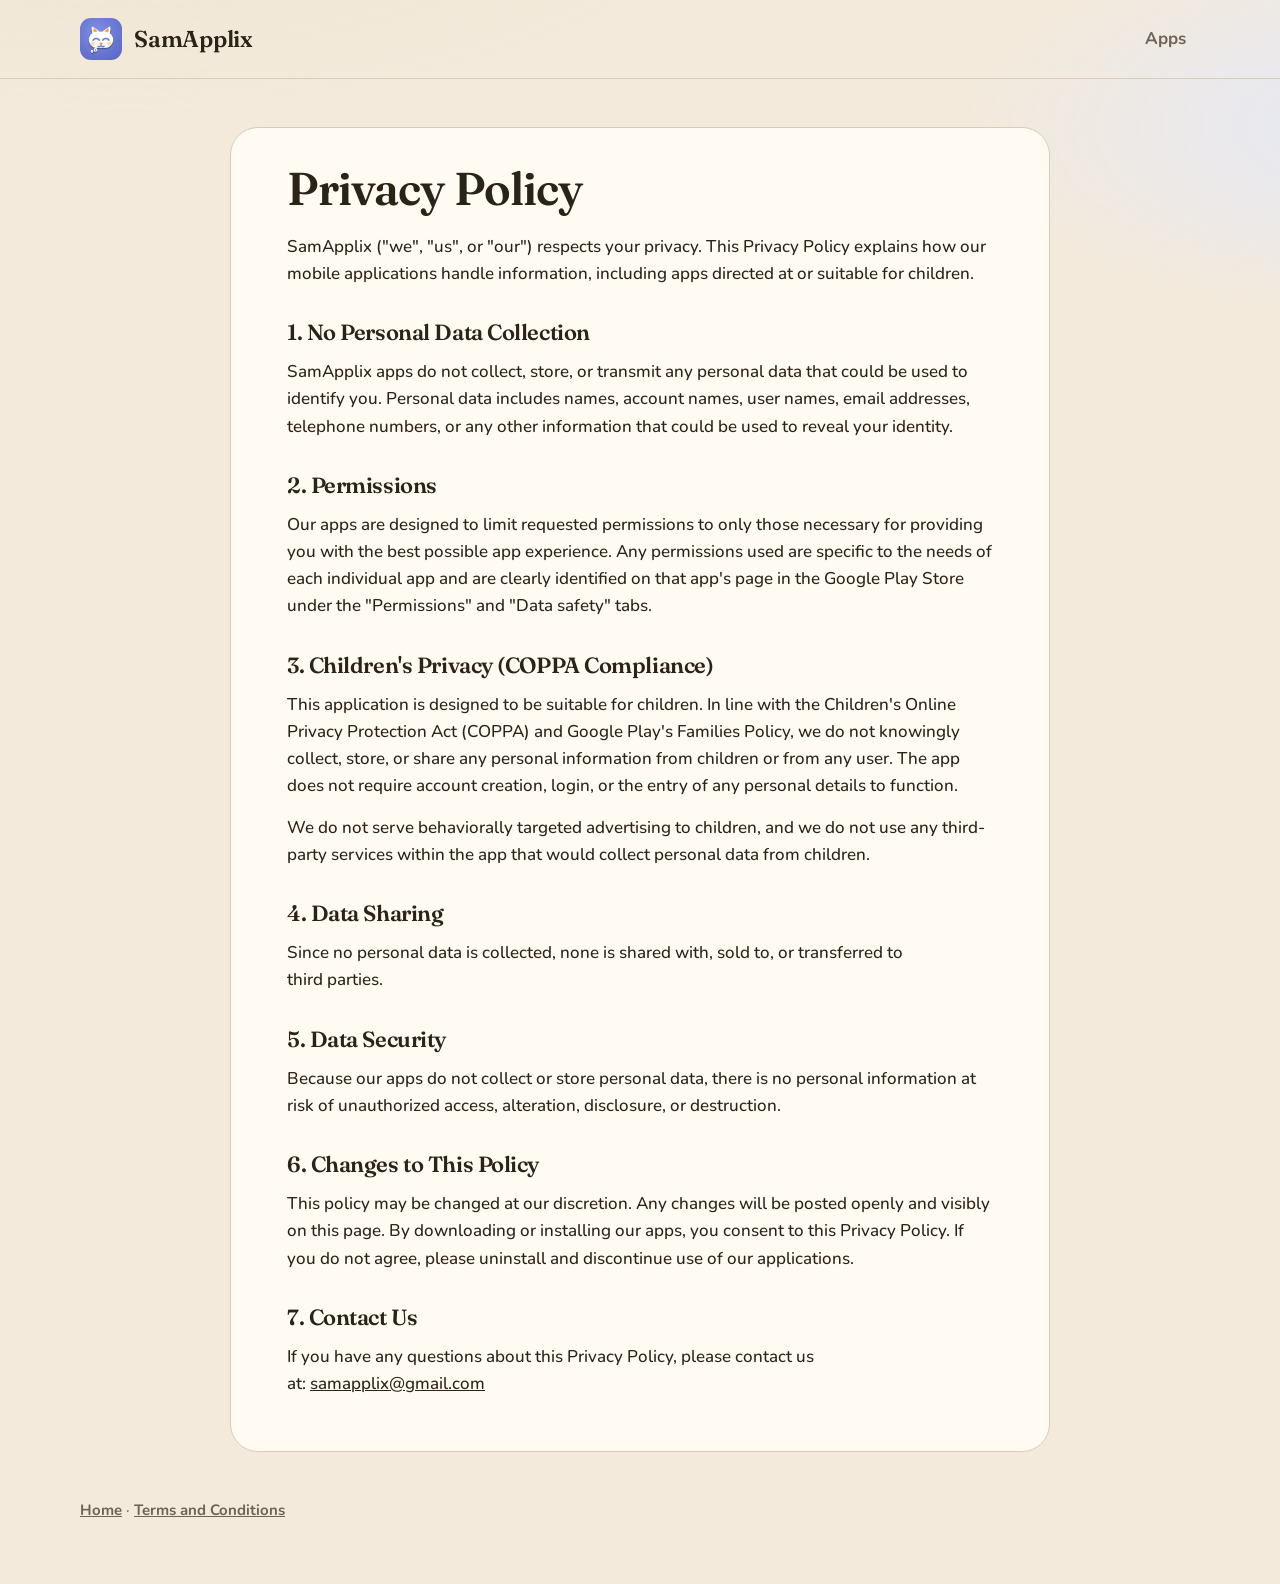
==== privacy.html @ b7053996 "SamApplix website: the four apps, the privacy policy and the terms Replaces the two Google Sites pag" ====
<!doctype html>
<html lang="en">
<head>
<meta charset="utf-8">
<meta name="viewport" content="width=device-width, initial-scale=1">
<title>Privacy Policy – SamApplix</title>
<link rel="icon" href="img/firstwords.png">
<link rel="stylesheet" href="fonts.css">
<link rel="stylesheet" href="style.css">
</head>
<body>

<header class="top">
  <div class="wrap">
    <a class="logo" href="./"><img src="img/firstwords.png" alt="">SamApplix</a>
    <nav><a href="./#apps">Apps</a></nav>
  </div>
</header>

<main class="wrap">
  <article class="doc">
    <h1>Privacy Policy</h1>
    <p>SamApplix ("we", "us", or "our") respects your privacy. This Privacy Policy explains how our mobile applications handle information, including apps directed at or suitable for children.</p>

    <h2>1. No Personal Data Collection</h2>
    <p>SamApplix apps do not collect, store, or transmit any personal data that could be used to identify you. Personal data includes names, account names, user names, email addresses, telephone numbers, or any other information that could be used to reveal your identity.</p>

    <h2>2. Permissions</h2>
    <p>Our apps are designed to limit requested permissions to only those necessary for providing you with the best possible app experience. Any permissions used are specific to the needs of each individual app and are clearly identified on that app's page in the Google Play Store under the "Permissions" and "Data safety" tabs.</p>

    <h2>3. Children's Privacy (COPPA Compliance)</h2>
    <p>This application is designed to be suitable for children. In line with the Children's Online Privacy Protection Act (COPPA) and Google Play's Families Policy, we do not knowingly collect, store, or share any personal information from children or from any user. The app does not require account creation, login, or the entry of any personal details to function.</p>
    <p>We do not serve behaviorally targeted advertising to children, and we do not use any third-party services within the app that would collect personal data from children.</p>

    <h2>4. Data Sharing</h2>
    <p>Since no personal data is collected, none is shared with, sold to, or transferred to third parties.</p>

    <h2>5. Data Security</h2>
    <p>Because our apps do not collect or store personal data, there is no personal information at risk of unauthorized access, alteration, disclosure, or destruction.</p>

    <h2>6. Changes to This Policy</h2>
    <p>This policy may be changed at our discretion. Any changes will be posted openly and visibly on this page. By downloading or installing our apps, you consent to this Privacy Policy. If you do not agree, please uninstall and discontinue use of our applications.</p>

    <h2>7. Contact Us</h2>
    <p>If you have any questions about this Privacy Policy, please contact us at: <a href="mailto:samapplix@gmail.com">samapplix@gmail.com</a></p>
  </article>

  <footer>
    <p><a href="./">Home</a> · <a href="terms.html">Terms and Conditions</a></p>
  </footer>
</main>
</body>
</html>
---- fonts.css ----
/* Fraunces and Nunito, SIL Open Font License, served from this site. */
@font-face {
  font-family: 'Fraunces';
  font-style: normal;
  font-weight: 500 650;
  font-display: swap;
  src: url(fonts/fraunces-latin.woff2) format('woff2');
  unicode-range: U+0000-00FF, U+0131, U+0152-0153, U+02BB-02BC, U+02C6, U+02DA, U+02DC, U+0304, U+0308, U+0329, U+2000-206F, U+20AC, U+2122, U+2191, U+2193, U+2212, U+2215, U+FEFF, U+FFFD;
}
@font-face {
  font-family: 'Nunito';
  font-style: normal;
  font-weight: 500 800;
  font-display: swap;
  src: url(fonts/nunito-latin.woff2) format('woff2');
  unicode-range: U+0000-00FF, U+0131, U+0152-0153, U+02BB-02BC, U+02C6, U+02DA, U+02DC, U+0304, U+0308, U+0329, U+2000-206F, U+20AC, U+2122, U+2191, U+2193, U+2212, U+2215, U+FEFF, U+FFFD;
}
---- style.css ----
/* Paper, ink and lilac - the palette of the page Grok drafted, which the author liked - with the
   two typefaces it asked Google for, served from this site instead so that no visitor's address
   goes to a third party. */
:root {
  --paper: #f3eadb;
  --paper-deep: #e7d8c0;
  --card: #fffaf2;
  --ink: #2a2318;
  --muted: #6d6356;
  --line: #d9ccb6;
  --lilac: #7b8ce8;
  --lilac-deep: #4453b8;
  --lilac-soft: #e8ebfb;
  --display: "Fraunces", "Iowan Old Style", Georgia, serif;
  --sans: "Nunito", "Avenir Next", system-ui, sans-serif;
  color-scheme: light;
}

* { box-sizing: border-box; }

html {
  background: var(--paper);
  color: var(--ink);
  -webkit-font-smoothing: antialiased;
  -moz-osx-font-smoothing: grayscale;
  scroll-behavior: smooth;
}

body {
  margin: 0;
  font: 500 17px/1.6 var(--sans);
  background:
    radial-gradient(1200px 500px at 10% -10%, #efe4d0 0%, transparent 55%),
    radial-gradient(900px 400px at 110% 8%, #e4e8f8 0%, transparent 50%),
    var(--paper);
}

h1, h2, h3 {
  margin: 0;
  font-family: var(--display);
  font-weight: 600;
  letter-spacing: -0.02em;
  text-wrap: balance;
}

p { text-wrap: pretty; }
a { color: inherit; }
b { font-weight: 800; }

.wrap { max-width: 1160px; margin: 0 auto; padding: 0 20px; }

/* ---- header ---- */

.top { border-bottom: 1px solid var(--line); }
.top .wrap { display: flex; align-items: center; gap: 12px; min-height: 78px; }

.logo {
  display: flex;
  align-items: center;
  gap: 12px;
  text-decoration: none;
  font-family: var(--display);
  font-size: 23px;
  font-weight: 600;
  letter-spacing: -0.01em;
}
.logo img { width: 42px; height: 42px; border-radius: 11px; }

nav { margin-left: auto; display: flex; align-items: center; gap: 4px; }
nav a {
  padding: 8px 14px;
  border-radius: 999px;
  text-decoration: none;
  font-weight: 700;
  color: var(--muted);
}
nav a:hover { color: var(--ink); background: var(--card); }

.lang {
  margin-left: 8px;
  width: 50px;
  height: 50px;
  border-radius: 50%;
  border: 1px solid var(--line);
  background: var(--card);
  color: var(--ink);
  font: 800 15px var(--sans);
  cursor: pointer;
}
.lang:hover { border-color: var(--lilac); }

/* ---- hero ---- */

.hero .wrap {
  display: grid;
  grid-template-columns: 1.05fr 0.95fr;
  gap: 48px;
  align-items: center;
  padding-top: 56px;
  padding-bottom: 56px;
}

.eyebrow {
  margin: 0 0 14px;
  font-size: 13px;
  font-weight: 800;
  letter-spacing: 0.18em;
  text-transform: uppercase;
  color: var(--lilac-deep);
}

.hero h1 { font-size: clamp(42px, 6.2vw, 76px); line-height: 1.04; }

.lead {
  margin: 22px 0 32px;
  max-width: 33em;
  font-size: clamp(18px, 1.9vw, 20px);
  color: var(--muted);
}

.btns { display: flex; flex-wrap: wrap; gap: 12px; }

.btn {
  display: inline-flex;
  align-items: center;
  justify-content: center;
  min-height: 52px;
  padding: 0 26px;
  border-radius: 999px;
  font-size: 16px;
  font-weight: 800;
  text-decoration: none;
}
.btn.primary { background: var(--lilac-deep); color: var(--card); box-shadow: 0 14px 30px -14px var(--lilac-deep); }
.btn.primary:hover { background: #3a48a3; }
.btn.ghost { border: 1px solid var(--line); background: var(--card); color: var(--ink); }
.btn.ghost:hover { border-color: var(--lilac); }

/* Two real screenshots of the app, one leaning on the other, and the app's own card in front. */
.stage {
  position: relative;
  height: 560px;
  border-radius: 32px;
  background: linear-gradient(160deg, #eadfca 0%, #e0e4f5 100%);
  overflow: hidden;
}
.phone {
  position: absolute;
  width: 220px;
  aspect-ratio: 540 / 1200;
  border: 9px solid #231e17;
  border-radius: 36px;
  background: #231e17;
  overflow: hidden;
  box-shadow: 0 30px 60px -24px rgba(42, 35, 24, 0.5);
}
.phone img { display: block; width: 100%; height: 100%; object-fit: cover; border-radius: 27px; }
.phone.front { left: 13%; top: 30px; transform: rotate(-4deg); z-index: 2; }
.phone.back { right: 11%; top: 74px; transform: rotate(5deg); }

.appcard {
  position: absolute;
  z-index: 3;
  left: 22px;
  right: 22px;
  bottom: 22px;
  max-width: 360px;
  display: flex;
  align-items: center;
  gap: 16px;
  padding: 14px 20px 14px 14px;
  border: 1px solid var(--line);
  border-radius: 24px;
  background: var(--card);
  box-shadow: 0 18px 40px -20px rgba(42, 35, 24, 0.45);
}
.appcard img { width: 64px; height: 64px; border-radius: 16px; flex: none; }
.appcard .eyebrow { margin: 0 0 2px; font-size: 11px; letter-spacing: 0.14em; }
.appcard strong { display: block; font-family: var(--display); font-size: 19px; font-weight: 600; line-height: 1.2; }
.appcard span { font-size: 14px; color: var(--muted); }

/* ---- three things ---- */

.features {
  display: grid;
  grid-template-columns: repeat(3, 1fr);
  gap: 20px;
  padding-bottom: 88px;
}
.feature {
  padding: 26px 28px 28px;
  border: 1px solid var(--line);
  border-radius: 28px;
  background: var(--card);
}
.feature svg { width: 26px; height: 26px; color: var(--lilac-deep); }
.feature h3 { margin: 14px 0 8px; font-size: 24px; }
.feature p { margin: 0; color: var(--muted); font-size: 16px; }

/* ---- the apps ---- */

.section-head { max-width: 40em; margin-bottom: 28px; }
.section-head h2 { font-size: clamp(32px, 4.4vw, 48px); line-height: 1.1; }
.section-head .sub { margin: 12px 0 0; color: var(--muted); font-size: 18px; }

.apps {
  display: grid;
  grid-template-columns: repeat(2, 1fr);
  gap: 20px;
  padding-bottom: 88px;
}
.app {
  display: flex;
  gap: 20px;
  align-items: flex-start;
  padding: 24px;
  border: 1px solid var(--line);
  border-radius: 28px;
  background: var(--card);
}
/* Play draws every icon inside the same rounded square, and so does this page. */
.app > img { flex: none; width: 84px; height: 84px; border-radius: 22%; box-shadow: 0 2px 8px rgba(42, 35, 24, 0.14); }
.app h3 { font-size: 23px; line-height: 1.2; }
.app p { margin: 8px 0 16px; color: var(--muted); font-size: 16px; }
.app .tag {
  display: inline-block;
  margin-bottom: 6px;
  padding: 2px 10px;
  border-radius: 999px;
  background: var(--lilac-soft);
  color: var(--lilac-deep);
  font-size: 12px;
  font-weight: 800;
  letter-spacing: 0.12em;
  text-transform: uppercase;
}
.app .btn { min-height: 44px; padding: 0 20px; font-size: 15px; }

/* ---- for parents ---- */

.parents {
  display: grid;
  grid-template-columns: 0.9fr 1.1fr;
  gap: 40px;
  padding: 52px clamp(24px, 5vw, 60px);
  border-radius: 32px;
  background: var(--lilac-deep);
  color: var(--card);
}
.parents .eyebrow { color: var(--lilac-soft); }
.parents h2 { font-size: clamp(32px, 4.2vw, 46px); line-height: 1.1; }
.parents ul { margin: 0; padding: 0; list-style: none; }
.parents li { padding: 14px 0; border-bottom: 1px solid rgba(255, 250, 242, 0.22); }
.parents li:first-child { padding-top: 0; }
.parents .btn { margin-top: 24px; background: var(--card); color: var(--lilac-deep); }

/* ---- footer ---- */

footer { padding: 40px 0 56px; color: var(--muted); font-size: 15px; }
footer p { margin: 6px 0; }
footer a { font-weight: 700; }

/* ---- the legal pages ---- */

.doc {
  max-width: 820px;
  margin: 48px auto 0;
  padding: 36px clamp(20px, 5vw, 56px) 40px;
  border: 1px solid var(--line);
  border-radius: 28px;
  background: var(--card);
}
.doc h1 { margin-bottom: 18px; font-size: clamp(34px, 5vw, 46px); line-height: 1.1; }
.doc h2 { margin: 28px 0 8px; font-size: 22px; }
.doc p { margin: 0 0 14px; }
.doc .caps { font-weight: 800; }

/* ---- narrower screens ---- */

@media (max-width: 920px) {
  .hero .wrap { grid-template-columns: 1fr; gap: 36px; padding-top: 40px; }
  .features, .apps { grid-template-columns: 1fr; }
  .parents { grid-template-columns: 1fr; gap: 24px; }
}

@media (max-width: 640px) {
  nav a.opt { display: none; }
  .stage { height: 470px; }
  .phone { width: 176px; border-width: 7px; border-radius: 30px; }
  .phone img { border-radius: 23px; }
  .phone.front { left: 8%; }
  .phone.back { right: 6%; }
  .app { padding: 20px; gap: 16px; }
  .app > img { width: 64px; height: 64px; }
}
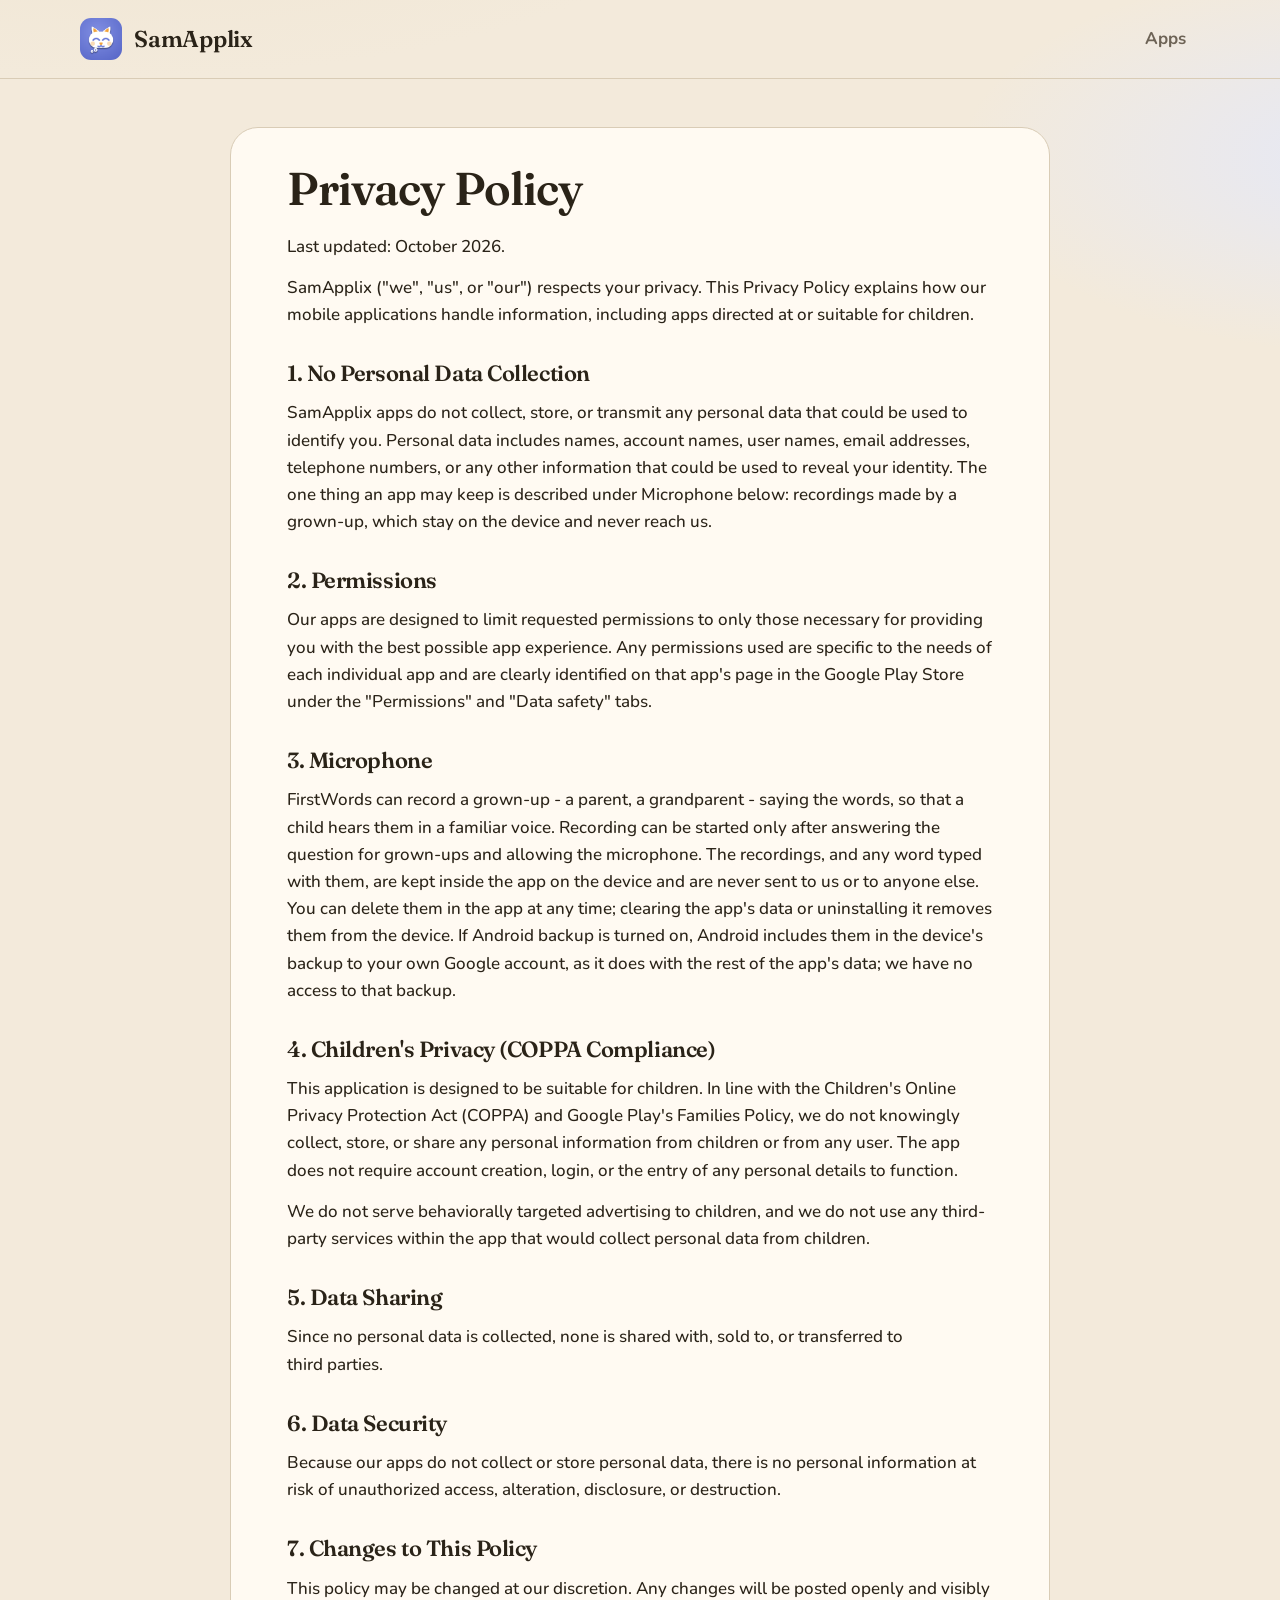
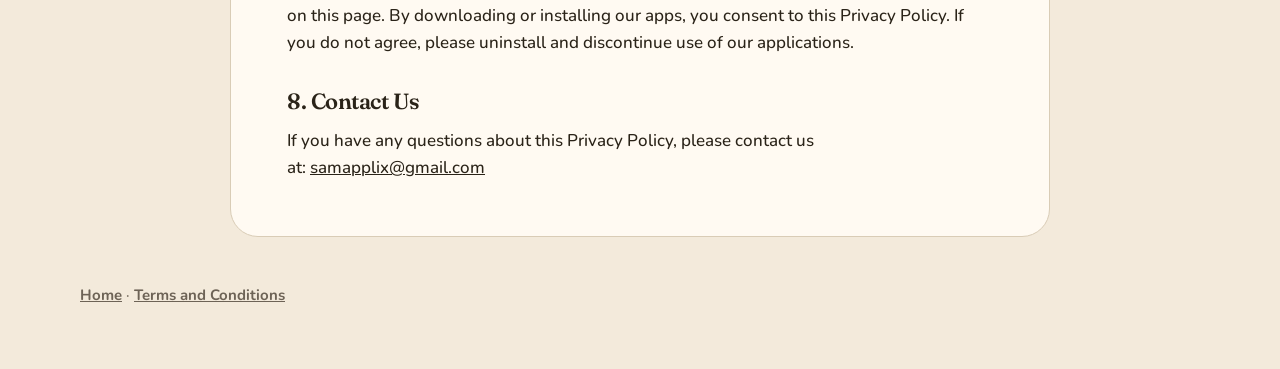
==== commit 8f76f44b: "Privacy: a section on FirstWords' microphone, to merge the day 7 is out FirstWords 7 records a grown" ====
--- a/privacy.html
+++ b/privacy.html
@@ -20,28 +20,32 @@
 <main class="wrap">
   <article class="doc">
     <h1>Privacy Policy</h1>
+    <p>Last updated: October 2026.</p>
     <p>SamApplix ("we", "us", or "our") respects your privacy. This Privacy Policy explains how our mobile applications handle information, including apps directed at or suitable for children.</p>
 
     <h2>1. No Personal Data Collection</h2>
-    <p>SamApplix apps do not collect, store, or transmit any personal data that could be used to identify you. Personal data includes names, account names, user names, email addresses, telephone numbers, or any other information that could be used to reveal your identity.</p>
+    <p>SamApplix apps do not collect, store, or transmit any personal data that could be used to identify you. Personal data includes names, account names, user names, email addresses, telephone numbers, or any other information that could be used to reveal your identity. The one thing an app may keep is described under Microphone below: recordings made by a grown-up, which stay on the device and never reach us.</p>
 
     <h2>2. Permissions</h2>
     <p>Our apps are designed to limit requested permissions to only those necessary for providing you with the best possible app experience. Any permissions used are specific to the needs of each individual app and are clearly identified on that app's page in the Google Play Store under the "Permissions" and "Data safety" tabs.</p>
 
-    <h2>3. Children's Privacy (COPPA Compliance)</h2>
+    <h2>3. Microphone</h2>
+    <p>FirstWords can record a grown-up - a parent, a grandparent - saying the words, so that a child hears them in a familiar voice. Recording can be started only after answering the question for grown-ups and allowing the microphone. The recordings, and any word typed with them, are kept inside the app on the device and are never sent to us or to anyone else. You can delete them in the app at any time; clearing the app's data or uninstalling it removes them from the device. If Android backup is turned on, Android includes them in the device's backup to your own Google account, as it does with the rest of the app's data; we have no access to that backup.</p>
+
+    <h2>4. Children's Privacy (COPPA Compliance)</h2>
     <p>This application is designed to be suitable for children. In line with the Children's Online Privacy Protection Act (COPPA) and Google Play's Families Policy, we do not knowingly collect, store, or share any personal information from children or from any user. The app does not require account creation, login, or the entry of any personal details to function.</p>
     <p>We do not serve behaviorally targeted advertising to children, and we do not use any third-party services within the app that would collect personal data from children.</p>
 
-    <h2>4. Data Sharing</h2>
+    <h2>5. Data Sharing</h2>
     <p>Since no personal data is collected, none is shared with, sold to, or transferred to third parties.</p>
 
-    <h2>5. Data Security</h2>
+    <h2>6. Data Security</h2>
     <p>Because our apps do not collect or store personal data, there is no personal information at risk of unauthorized access, alteration, disclosure, or destruction.</p>
 
-    <h2>6. Changes to This Policy</h2>
+    <h2>7. Changes to This Policy</h2>
     <p>This policy may be changed at our discretion. Any changes will be posted openly and visibly on this page. By downloading or installing our apps, you consent to this Privacy Policy. If you do not agree, please uninstall and discontinue use of our applications.</p>
 
-    <h2>7. Contact Us</h2>
+    <h2>8. Contact Us</h2>
     <p>If you have any questions about this Privacy Policy, please contact us at: <a href="mailto:samapplix@gmail.com">samapplix@gmail.com</a></p>
   </article>
 
